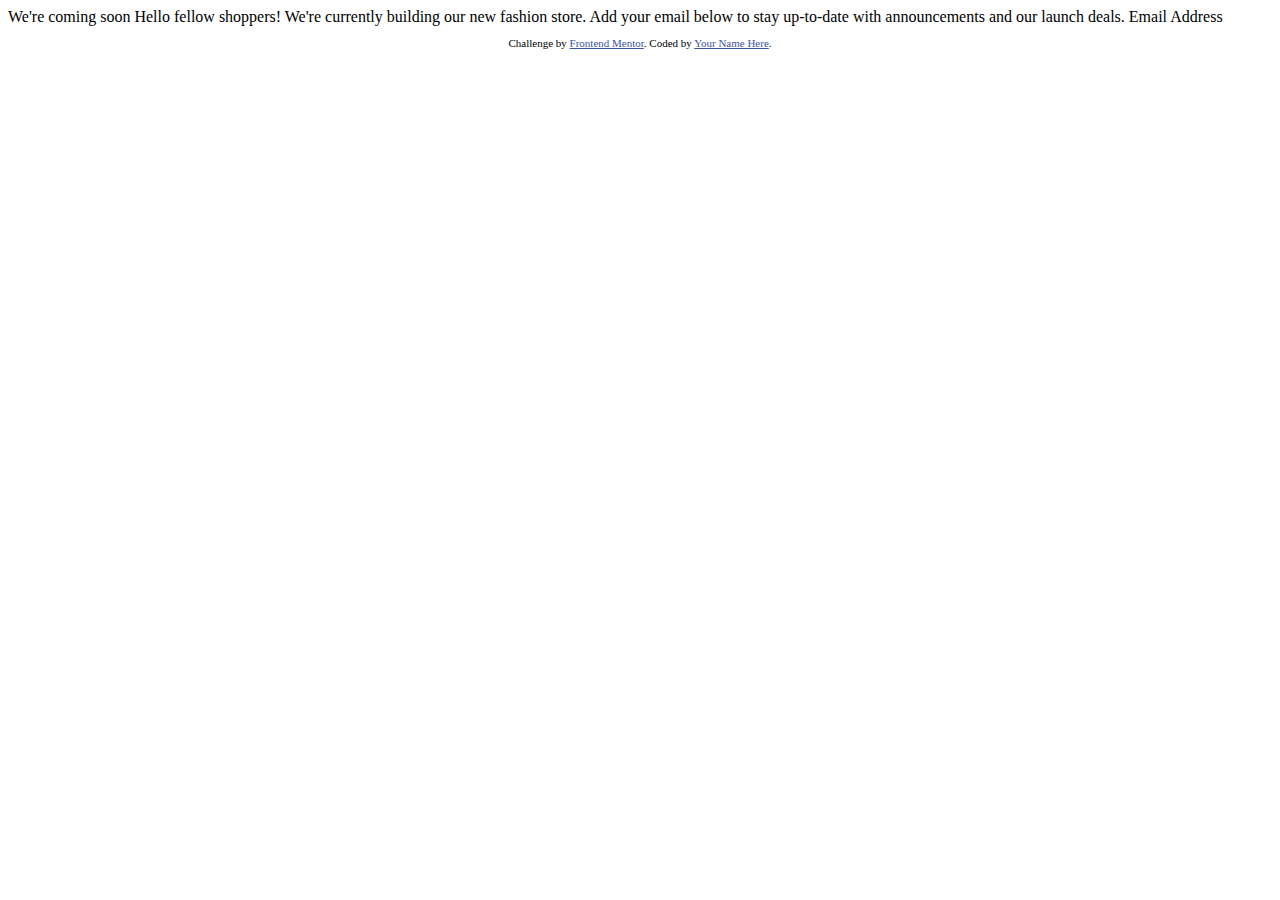
==== base-apparel-coming-soon/index.html @ 34529af0 "coming soon base project added" ====
<!DOCTYPE html>
<html lang="en">
<head>
  <meta charset="UTF-8">
  <meta name="viewport" content="width=device-width, initial-scale=1.0"> <!-- displays site properly based on user's device -->

  <link rel="icon" type="image/png" sizes="32x32" href="./images/favicon-32x32.png">
  
  <title>Frontend Mentor | Base Apparel coming soon page</title>

  <!-- Feel free to remove these styles or customise in your own stylesheet 👍 -->
  <style>
    .attribution { font-size: 11px; text-align: center; }
    .attribution a { color: hsl(228, 45%, 44%); }
  </style>
</head>
<body>

  We're coming soon

  Hello fellow shoppers! We're currently building our new fashion store. 
  Add your email below to stay up-to-date with announcements and our launch deals.

  Email Address
  
  <footer>
    <p class="attribution">
      Challenge by <a href="https://www.frontendmentor.io?ref=challenge" target="_blank">Frontend Mentor</a>. 
      Coded by <a href="#">Your Name Here</a>.
    </p>
  </footer>
</body>
</html>
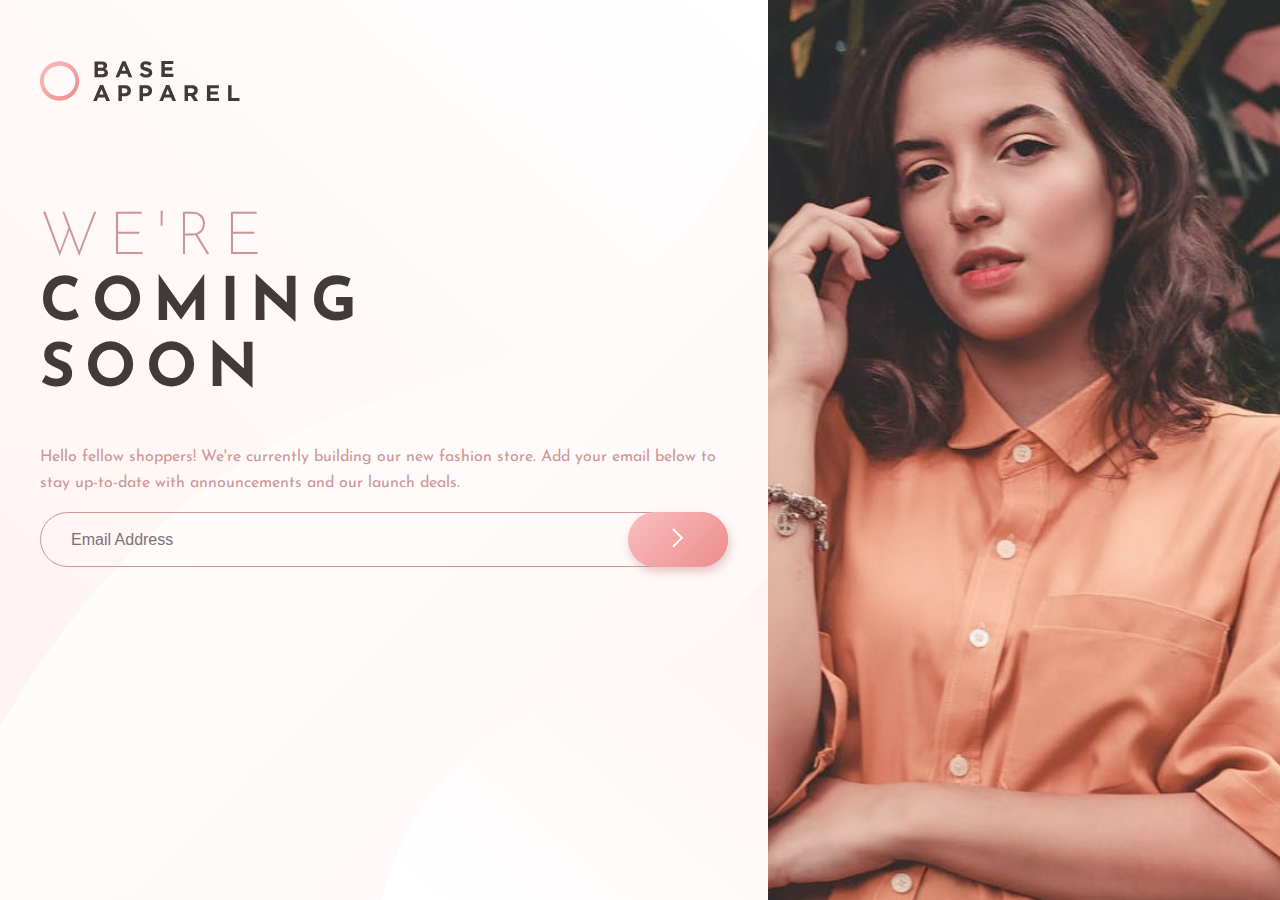
==== commit e3ac34ac: "page left and right side edit" ====
--- a/base-apparel-coming-soon/index.html
+++ b/base-apparel-coming-soon/index.html
@@ -2,32 +2,45 @@
 <html lang="en">
 <head>
   <meta charset="UTF-8">
-  <meta name="viewport" content="width=device-width, initial-scale=1.0"> <!-- displays site properly based on user's device -->
+  <meta name="viewport" content="width=device-width, initial-scale=1.0"> 
 
   <link rel="icon" type="image/png" sizes="32x32" href="./images/favicon-32x32.png">
+  <link rel="stylesheet" href="style.css">
   
   <title>Frontend Mentor | Base Apparel coming soon page</title>
 
-  <!-- Feel free to remove these styles or customise in your own stylesheet 👍 -->
   <style>
     .attribution { font-size: 11px; text-align: center; }
     .attribution a { color: hsl(228, 45%, 44%); }
   </style>
 </head>
 <body>
+  <div class="container">
+    <div class="left">
+      <img class="logo" src="images/logo.svg" alt="logo">
+      <h1>
+        <span>We're</span><br>
+        coming 
+        <br>
+        soon
+      </h1>
 
-  We're coming soon
+      <p>Hello fellow shoppers! We're currently building our new fashion store. 
+    Add your email below to stay up-to-date with announcements and our launch deals.
+      </p>
 
-  Hello fellow shoppers! We're currently building our new fashion store. 
-  Add your email below to stay up-to-date with announcements and our launch deals.
+      <form>
+        <input type="email" placeholder="Email Address">
+        <img class="error-icon" src="images/icon-error.svg" alt="error">
+        <button>
+          <img src="images/icon-arrow.svg" alt="arrow">
+        </button>
+        <small>Please provide a valid email</small>
+      </form>
+    </div>
 
-  Email Address
-  
-  <footer>
-    <p class="attribution">
-      Challenge by <a href="https://www.frontendmentor.io?ref=challenge" target="_blank">Frontend Mentor</a>. 
-      Coded by <a href="#">Your Name Here</a>.
-    </p>
-  </footer>
+    <div class="right bg-img">
+    </div>
+  </div>
 </body>
 </html>--- a/base-apparel-coming-soon/style.css
+++ b/base-apparel-coming-soon/style.css
@@ -0,0 +1,133 @@
+@import url('https://fonts.googleapis.com/css?family=Josefin+Sans:200,400,600&display=swap');
+
+* {
+    box-sizing: border-box;
+}
+
+body {
+    background-image: linear-gradient(
+		135deg,
+		hsl(0, 0%, 100%),
+		hsl(0, 100%, 98%)
+	);
+    font-family:'Josefin Sans', sans-serif;
+    margin: 0;
+}
+
+.container {
+    display:flex;
+    min-height:100vh;
+}
+
+.left {
+    background-image: url('./images/bg-pattern-desktop.svg');
+	background-size: cover;
+	background-position: center center;
+	padding: 0 40px 40px;
+	width: 60%;
+}
+
+.right {
+    width:40%;
+}
+
+.bg-img {
+    background-image: url('images/hero-desktop.jpg');
+    background-size: cover;
+    background-position: center center;
+}
+
+.logo {
+    margin: 60px 0;
+    width:200px;
+}
+
+h1 {
+    color: hsl(0, 6%, 24%);
+    font-size:60px;
+    letter-spacing:10px;
+    line-height: 1.1;
+    text-transform: uppercase;
+}
+
+h1 span {
+    color: hsl(0, 36%, 70%);
+    font-weight:200;
+}
+
+p {
+    color: hsl(0, 36%, 70%);
+    line-height:26px;
+}
+
+form {
+    position: relative;
+}
+
+/* form.error {
+
+} */
+
+input {
+    background-color: transparent;
+    border: 1px solid hsl(0, 36%, 70%);
+    font-size: 16px;
+    height: 55px;
+    padding: 15px 30px;
+    border-radius: 55px;
+    width:100%;
+}
+
+form.error input {
+    border:2px solid hsl(0, 93%, 68%);
+}
+
+button {
+    background-image: linear-gradient(135deg,hsl(0, 80%, 86%), hsl(0, 74%, 74%));
+    box-shadow:2px 5px 10px hsla(0, 36%, 70%, 0.5);
+    border:none;
+    border-radius:50px;
+    height: 55px;
+    padding:15px;
+    position: absolute;
+    transition: opacity 0.2 ease;
+    top:0;
+    right:0;
+    width: 100px;
+}
+
+button:hover {
+    opacity:0.6;
+}
+
+.error-icon {
+    position: absolute;
+    top: 15px;
+    right: 110px;
+    display: none;
+}
+
+form.error .error-icon {
+    display: block;
+}
+
+small {
+    display: none;
+    margin-top: 15px;
+    margin-left:30px;
+    color: hsl(0, 93%, 68%);
+}
+
+form.error small {
+    display: block;
+}
+
+
+
+
+
+
+
+
+
+
